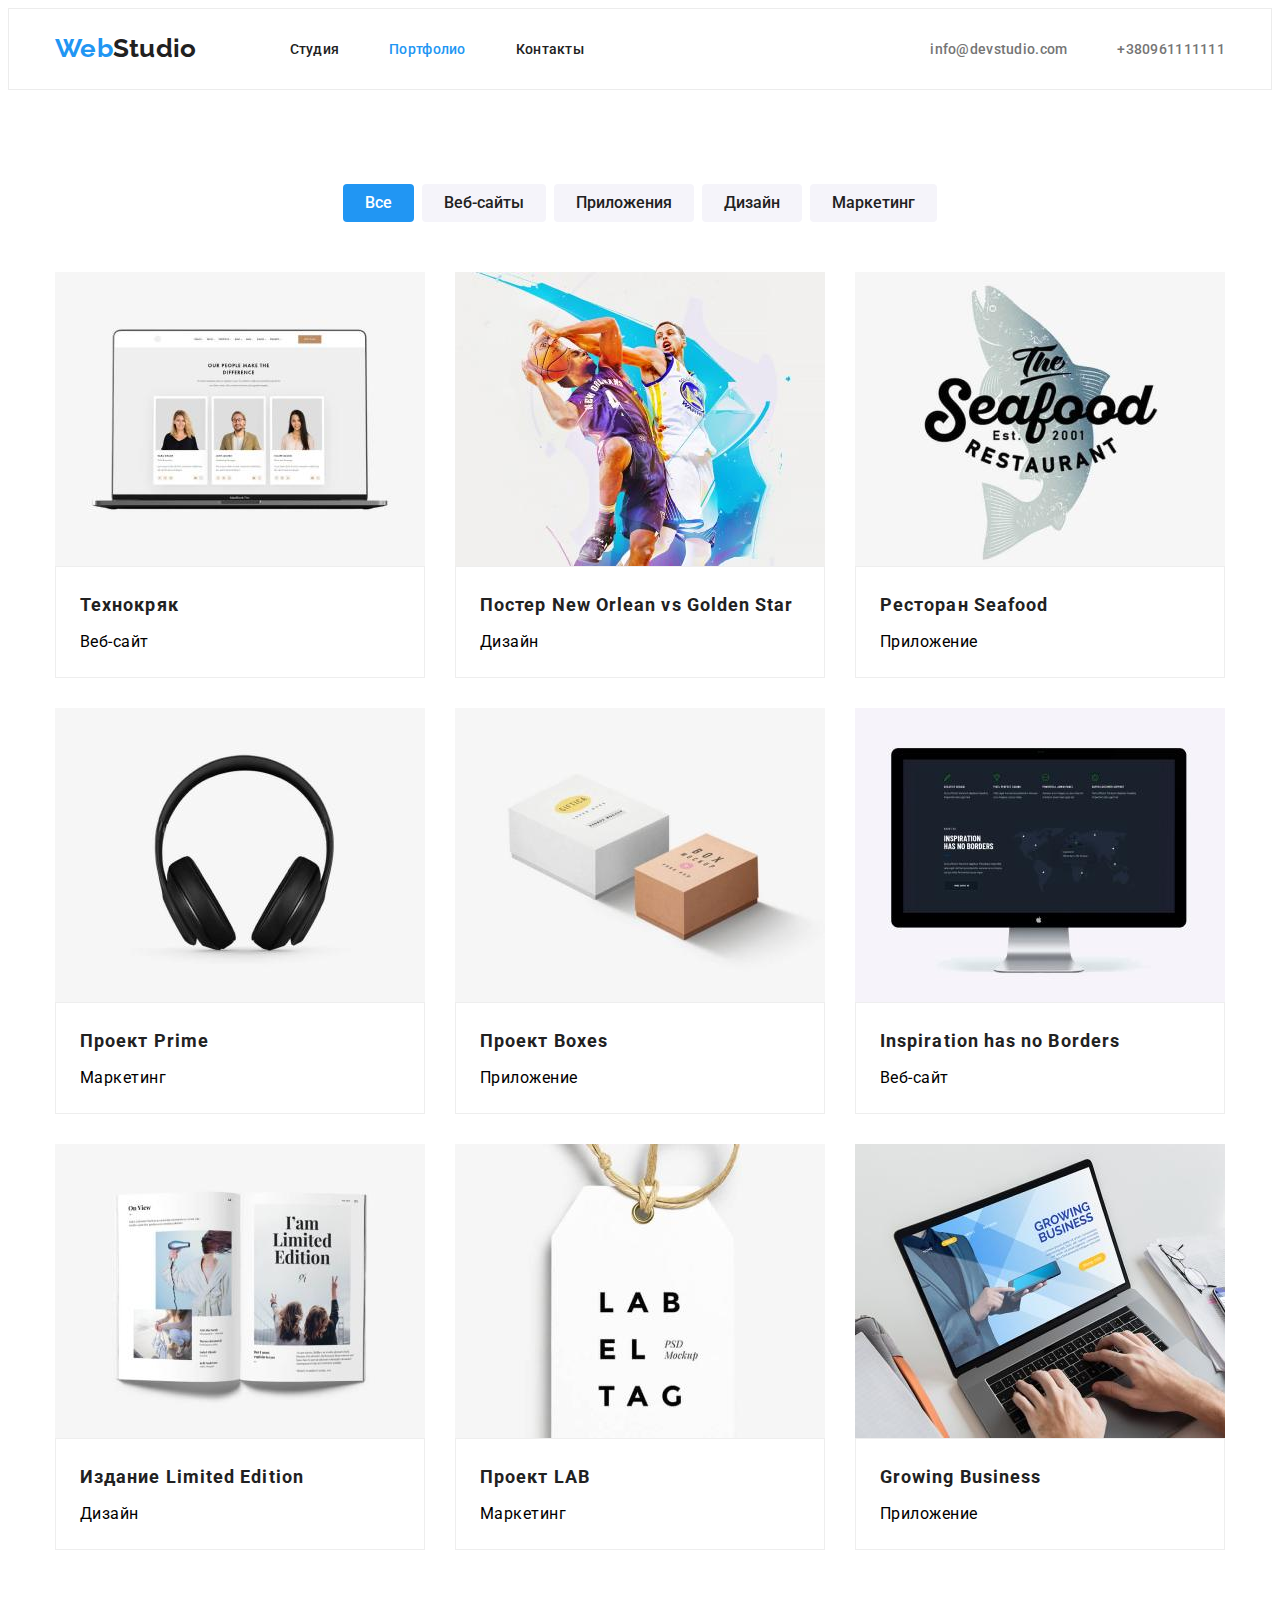
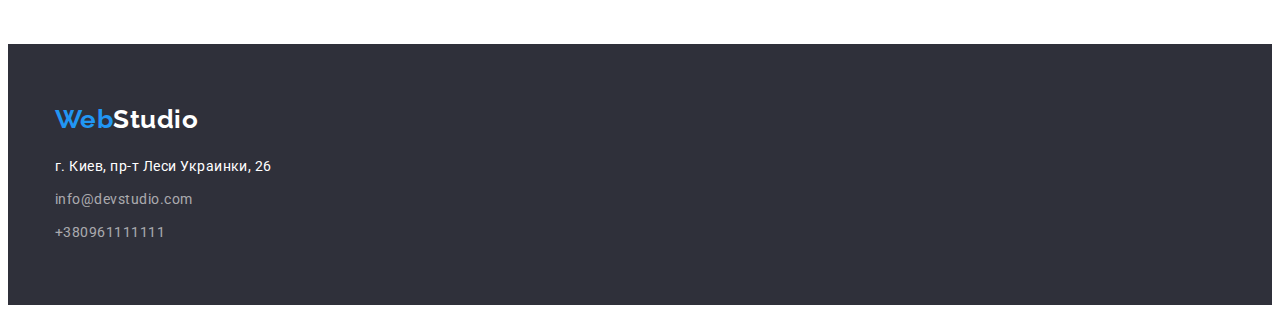
==== portfolio.html @ 55866b50 "Hover and focus for icons" ====
<!DOCTYPE html>
<html lang="ru">
<head>
    <meta charset="UTF-8">
    <meta http-equiv="X-UA-Compatible" content="IE=edge">
    <meta name="viewport" content="width=device-width, initial-scale=1.0">
    <title>goit-markup-hw-02</title>
    <link rel="preconnect" href="https://fonts.googleapis.com">
    <link rel="preconnect" href="https://fonts.gstatic.com" crossorigin>
    <link href="https://fonts.googleapis.com/css2?family=Raleway:wght@700&family=Roboto:wght@400;500;700;900&display=swap"
        rel="stylesheet">
    <link rel="stylesheet" href="https://cdnjs.cloudflare.com/ajax/libs/modern-normalize/1.1.0/modern-normalize.min.css"
        integrity="sha512-wpPYUAdjBVSE4KJnH1VR1HeZfpl1ub8YT/NKx4PuQ5NmX2tKuGu6U/JRp5y+Y8XG2tV+wKQpNHVUX03MfMFn9Q=="
        crossorigin="anonymous" referrerpolicy="no-referrer" />
    <link rel="stylesheet" href="./css/styles.css"/>
</head>
<body>
    <header class="header">
        <div class="container header-container">
            <a class="logo header-logo" href="/" lang="en">Web<span class="white-logo">Studio</span></a>
        <nav class="header-navigation">
            <ul class="header-list list">
                <li class="header-item">
                    <a class="header-link link" href="./index.html">Студия</a>
                </li>
                <li class="header-item">
                    <a class="header-link link current" href="">Портфолио</a>
                </li>
                <li class="header-item">
                    <a class="header-link link" href="">Контакты</a>
                </li>
            </ul>
        </nav>
        <div class="header-contacts">
            <ul class="header-contacts-list list">
                <li class="header-contacts-item">
                    <a class="header-contacts-link link" href="mailto:info@devstudio.com">info@devstudio.com</a>
                </li>
                <li class="header-contacts-item">
                    <a class="header-contacts-link link" href="tel:+380961111111">+380961111111</a>
                </li>
            </ul>
        </div>    
        </div>
    </header>
    <main>
        <section class="portfolio-hero"> 
            <div class="container portfolio-container">
            <h1 hidden>Портфолио</h1>
            <ul class="portfolio-list list">
                <li class="portfolio-item">
                   <button class="portfolio-btn active" type="button">Все</button>
                </li>
                <li class="portfolio-item">
                   <button class="portfolio-btn" type="button">Веб-сайты</button>
                </li>
                <li class="portfolio-item">
                   <button class="portfolio-btn" type="button">Приложения</button>
                </li>
                <li class="portfolio-item">
                   <button class="portfolio-btn" type="button">Дизайн</button>
                </li>  
                <li class="portfolio-item">
                   <button class="portfolio-btn" type="button">Маркетинг</button>
                </li>
            </ul>
            <ul class="cases-list list">
                <li class="cases-item">
                    <img src="./images/portfolio/portfolio-1.jpg" alt="Портфолио" width="370" height="294">
                    <div class="cases-item-box">
                    <h2 class="cases-item-title">Технокряк</h2>
                    <p class="cases-item-text">Веб-сайт</p>
                    </div>
                </li>
                <li class="cases-item">
                    <img src="./images/portfolio/portfolio-2.jpg" alt="Портфолио" width="370" height="294">
                    <div class="cases-item-box">
                    <h2 class="cases-item-title">Постер New Orlean vs Golden Star</h2>
                    <p class="cases-item-text">Дизайн</p>
                    </div>
                </li>
                <li class="cases-item">
                    <img src="./images/portfolio/portfolio-3.jpg" alt="Портфолио" width="370" height="294">
                    <div class="cases-item-box">
                    <h2 class="cases-item-title">Ресторан Seafood</h2>
                    <p class="cases-item-text">Приложение</p>
                    </div>
                </li>
                <li class="cases-item">
                    <img src="./images/portfolio/portfolio-4.jpg" alt="Портфолио" width="370" height="294">
                    <div class="cases-item-box">
                    <h2 class="cases-item-title">Проект Prime</h2>
                    <p class="cases-item-text">Маркетинг</p>
                    </div>
                </li>
                <li class="cases-item">
                    <img src="./images/portfolio/portfolio-5.jpg" alt="Портфолио" width="370" height="294">
                    <div class="cases-item-box">
                    <h2 class="cases-item-title">Проект Boxes</h2>
                    <p class="cases-item-text">Приложение</p>
                    </div>
                </li>
                <li class="cases-item">
                    <img src="./images/portfolio/portfolio-6.jpg" alt="Портфолио" width="370" height="294">
                    <div class="cases-item-box">
                    <h2 class="cases-item-title">Inspiration has no Borders</h2>
                    <p class="cases-item-text">Веб-сайт</p>
                    </div>
                </li>
                <li class="cases-item">
                    <img src="./images/portfolio/portfolio-7.jpg" alt="Портфолио" width="370" height="294">
                    <div class="cases-item-box">
                    <h2 class="cases-item-title">Издание Limited Edition</h2>
                    <p class="cases-item-text">Дизайн</p>
                    </div>
                </li>
                <li class="cases-item">
                    <img src="./images/portfolio/portfolio-8.jpg" alt="Портфолио" width="370" height="294">
                    <div class="cases-item-box">
                    <h2 class="cases-item-title">Проект LAB</h2>
                    <p class="cases-item-text">Маркетинг</p>
                    </div>
                </li>
                <li class="cases-item">
                    <img src="./images/portfolio/portfolio-9.jpg" alt="Портфолио" width="370" height="294">
                    <div class="cases-item-box">
                    <h2 class="cases-item-title">Growing Business</h2>
                    <p class="cases-item-text">Приложение</p>
                    </div>
                </li>
            </ul>
            </div>
        </section>
    </main>
    <footer class="footer">
        <div class="container footer-container">
        <a class="logo main-logo" href="/" lang="en">Web<span class="footer-logo">Studio</span></a>
        <address class="contacts-address">
            <ul class="contact-list list">
                <li class="contacts-item">
                    <a class="contacts-link link" href="">г. Киев, пр-т Леси Украинки, 26</a>
                </li>
                <li class="contacts-item">
                    <a class="contacts-link link contacts-color" href="mailto:info@devstudio.com">info@devstudio.com</a>
                </li>
                <li class="contacts-item">
                    <a class="contacts-link link contacts-color" href="tel:+380961111111">+380961111111</a>
                </li>
            </ul>
        </address>
        </div>
    </footer>
</body>
</html>
---- css/styles.css ----
html {
    box-sizing: border-box;
}

*,
*::before,
*::after {
    box-sizing: inherit;
}

:root {
--primery-title-color: #ffffff;
--secondary-title-color: #212121;
--primery-text-color: #757575;
--accent-color: #2196F3;
--header-text-color: #212121;
--header-contacts-color: #757575;
--bg-color: #2F303A;
}

body {
    font-family: "Roboto", sans-serif;
    font-style: normal;
    background-color: var(--primery-title-color);
    letter-spacing: 0.03em;
}

p, h1, h2, h3, h4, h5, h6 {
    margin-top: 0;
    margin-left: 0;
}

ul {
    margin: 0;
    padding-left: 0;
}

img {
    display: block;
    max-width: 100%;
    height: auto;
}

.link {
    text-decoration: none;
}

.list {
    list-style: none;
}

.container {
    width: 1200px;
    margin: 0 auto;
    padding-left: 15px;
    padding-right: 15px;
}

/*------HEADER------ */

.header {
    font-weight: 500;
    font-size: 14px;
    line-height: calc( 16 / 14 );
    letter-spacing: 0.02em;  
    border: 1px solid #ECECEC; 
}

.header-container {
    display: flex;
    align-items: center;
}

.header-navigation {
    display: block;
    align-items: center;
}

.header-list {
    display: flex;
    align-items: center;
}

.header-item:not(:last-child) {
    margin-right: 50px;
}

.header-contacts-list {
    display: flex;
    align-items: center;
    margin-left: auto;
}   
.header-contacts-link,
.header-link{
    display: block;
}

.header-contacts-item:not(:last-child) {
    margin-right: 50px;
}

.header-contacts {
    display: block;
    margin-left: auto;
}

.logo {
    font-family: "Raleway", sans-serif;
    font-weight: 700;
    font-size: 26px;
    line-height: calc( 31 / 26 );
    color: var(--accent-color);
    margin-right: 93px;
}

.header-logo{
    text-decoration: none;
    padding-top: 24px;
    padding-bottom: 25px;
}

.white-logo {
    color: var(--header-text-color);
   
}

.header-list .link.current {
    color: var(--accent-color);
}

.header-link{
    font-weight: 500;
    font-size: 14px;
    line-height: calc( 16 / 14 );
    letter-spacing: 0.02em;
    padding-top: 32px;
    padding-bottom: 32px;
    color: var(--header-text-color)
}

.header-link:hover,
.header-link:focus,
.header-contacts-link:hover,
.header-contacts-link:focus {
    color: var(--accent-color)
}

.header-contacts-link {
    font-weight: 500;
    font-size: 14px;
    line-height: calc(16 / 14);
    letter-spacing: 0.02em;
    padding-top: 32px;
    padding-bottom: 32px;
    color: var(--header-contacts-color)
}


/*------HERO------ */

.hero {
    background: var(--bg-color);
    background-image: linear-gradient(rgba(47, 48, 58, 0.4), rgba(47, 48, 58, 0.4)), url(../images/hero.jpg);
    background-repeat: no-repeat;
    background-position: center;
    background-size: cover;
    height: 600px;
    padding-top: 200px;
    padding-bottom: 200px;
}

.hero-container {
    max-width: 696px;
    align-items: center;
    text-align: center;
}

.hero-title {
    display: flex;
    font-weight: 900;
    font-size: 44px;
    line-height: 1.36;
    text-align: center;
    letter-spacing: 0.06em;
    text-transform: uppercase;
    color: var(--primery-title-color)
}

.hero-title-btn {
    font-family: inherit;
    font-weight: 700;
    font-size: 16px;
    line-height: 1.87;
    align-items: center;
    text-align: center;
    letter-spacing: 0.06em;
    cursor: pointer;
    min-width: 200px;
    border: none;
    border-radius: 4px;
    padding: 10px 32px;
    color: var(--primery-title-color)
}

.btn {
    background-color: var(--accent-color);
}

.hero-title-btn:hover,
.hero-title-btn:focus {
    background: #0a68b6;
}

/* ----------ABOUT---------  */

.about{
    padding-top: 94px;
    padding-bottom: 94px;
}

.about-container {
    align-items: center; 
    padding-left: 15px;
    padding-right: 15px;
}

.about-list{
    display: flex;
    margin-left: -30px;
}

.about-item{
    flex-basis: calc( 100% / 4 - 30px);
    margin-left: 30px;
}

.about-item-title{
    font-weight: bold;
    font-size: 14px;
    line-height: calc(16 / 14);
    text-transform: uppercase;
    margin-bottom: 10px;
    color: var(--secondary-title-color)
}

.about-item-text{
    font-weight: normal;
    font-size: 14px;
    line-height: 1.71;
    margin-bottom: 0px;
    color: var(--primery-text-color)
}

/*---------- SERVICES------- */

.services-title{
    font-weight: 700;
    font-size: 36px;
    line-height: calc(42 / 36);
    margin-bottom: 50px;
    color: var(--secondary-title-color)
}

.services{
    padding-top: 0px;
    padding-bottom: 94px;
}

.services-container {
    align-items: center;
    text-align: center;
}

.services-title-list {
    display: flex;
    flex-wrap: wrap;
    margin-left: -30px;
}

.services-title-item{
    flex-basis: calc(100% / 3 - 30px);
    margin-left: 30px;
}
/* ----------TEAM---------  */

.team{
    background: #F5F4FA;
    padding-top: 94px;
    padding-bottom: 94px;
}
.team-container {
    align-items: center;
    text-align: center;
}

.team-list{
    display: flex;
    flex-wrap: wrap;
    margin-left: -30px;
}

.team-item{
    flex-basis: calc(100% / 4 - 30px);
    margin-left: 30px;
    box-shadow: 0px 1px 3px rgba(0, 0, 0, 0.12), 0px 1px 1px rgba(0, 0, 0, 0.14), 0px 2px 1px rgba(0, 0, 0, 0.2);
    border-radius: 0px 0px 4px 4px;
}

.team-title{
    font-weight: 700;
    font-size: 36px;
    line-height: calc(42 / 36);
    margin-bottom: 50px;
    color: var(--secondary-title-color)
}

.team-item-title{
    font-weight: 500;
    font-size: 16px;
    line-height: calc(19 / 16);
    text-align: center;
    color: var(--secondary-title-color)
}

.team-item-text{
    font-weight: normal;
    font-size: 16px;
    line-height: 1.18;
    text-align: center;
    margin-bottom: 16px;
    color: var(--primery-text-color)
}
.social-item{
    width: 44px;
    height: 44px;
}

.social-link{
    width: 100%;
    height: 100%;
    border-radius: 50%;
    background-color: #ffffff;
    display: flex;
    align-items: center;
    justify-content: center;
    fill: #AFB1B8;
}

.social-link:hover, 
.social-link:focus{
    background-color: var(--accent-color);
}

.social-link:hover .social-icon,
.social-link:focus .social-icon{
    fill: var(--primery-title-color);
}
.social-icon{
    width: 20px;
    height: 20px;
}

.social-list{
    display: flex;
    justify-content: center;
    outline: 1px solid red;
}

.social-item:not(:last-child){
    margin-right: 10px;
}

.team-item-card{
    background: var(--primery-title-color);
    padding-top: 30px;
    padding-bottom: 30px;
}

/* ----------FOOTER---------  */

.footer{
    background: var(--bg-color);
    padding-top: 60px;
    padding-bottom: 60px;
}

.footer-container{
    padding-left: 15px;
    padding-right: 15px;
}

.main-logo{
    display: block;
    text-decoration: none;
    font-family: "Raleway", sans-serif;
    font-weight: 700;
    font-size: 26px;
    line-height: calc( 31 / 26 );
    color: var(--accent-color);
    margin-bottom: 20px;
}

.footer-logo{
    color: var(--primery-title-color);
}

.contacts-address{
    font-style: inherit;
}

.contacts-link{
    font-size: 14px;
    line-height: 1.71;
    margin-top: 0px;
    color: var(--primery-title-color);
}

.contacts-item:not(:last-child){
    margin-bottom: 9px;
}

.contacts-color{
    color: rgba(255, 255, 255, 0.6);
}

.contacts-link:hover,
.contacts-link:focus{
    color: var(--accent-color);
}

/* ----------PORTFOLIO---------  */

.portfolio-hero{
    padding-top: 94px;
    padding-bottom: 94px; 
}

.portfolio-container{
    text-align: center;
}

.portfolio-list{
    display: inline-flex;
    justify-content: center;
    margin-bottom: 50px;
}

.portfolio-list > .portfolio-item:not(:last-child) {
    margin-right: 8px;
}

.portfolio-btn{
    font-family: inherit;
    font-weight: 500;
    font-size: 16px;
    line-height: 1.62;
    text-align: center;
    color: var(--secondary-title-color);
    background: #F5F4FA;
    border: none;
    border-radius: 4px;
    padding: 6px 22px 6px 22px;
    cursor: pointer;
}

.portfolio-btn:hover,
.portfolio-btn:focus,
.active{
    background:var(--accent-color);
    color: var(--primery-title-color);
}

/* ----------CASES---------  */

.cases-list{
    display: flex;
    flex-wrap: wrap;
    text-align: left;
    margin-left: -30px;
    margin-top: -30px;
}
.cases-item{
    flex-basis: calc(100% / 3 - 30px);
    margin-left: 30px;
    margin-top: 30px;
}

.cases-item-box{
    background-color: var(--primery-title-color);
    border-top: none;
    border: 1px solid #EEEEEE;
    padding: 20px 24px 20px 24px;
}

.cases-item-title{
    font-weight: 700;
    font-size: 18px;
    line-height: calc(36 / 18);
    letter-spacing: 0.06em;
    margin-bottom: 4px;
    color: var(--secondary-title-color);
}

.cases-item-text{
    font-size: 16px;
    line-height: calc(30 / 16);
    margin: 0px
    color: var(--primery-text-color);
}
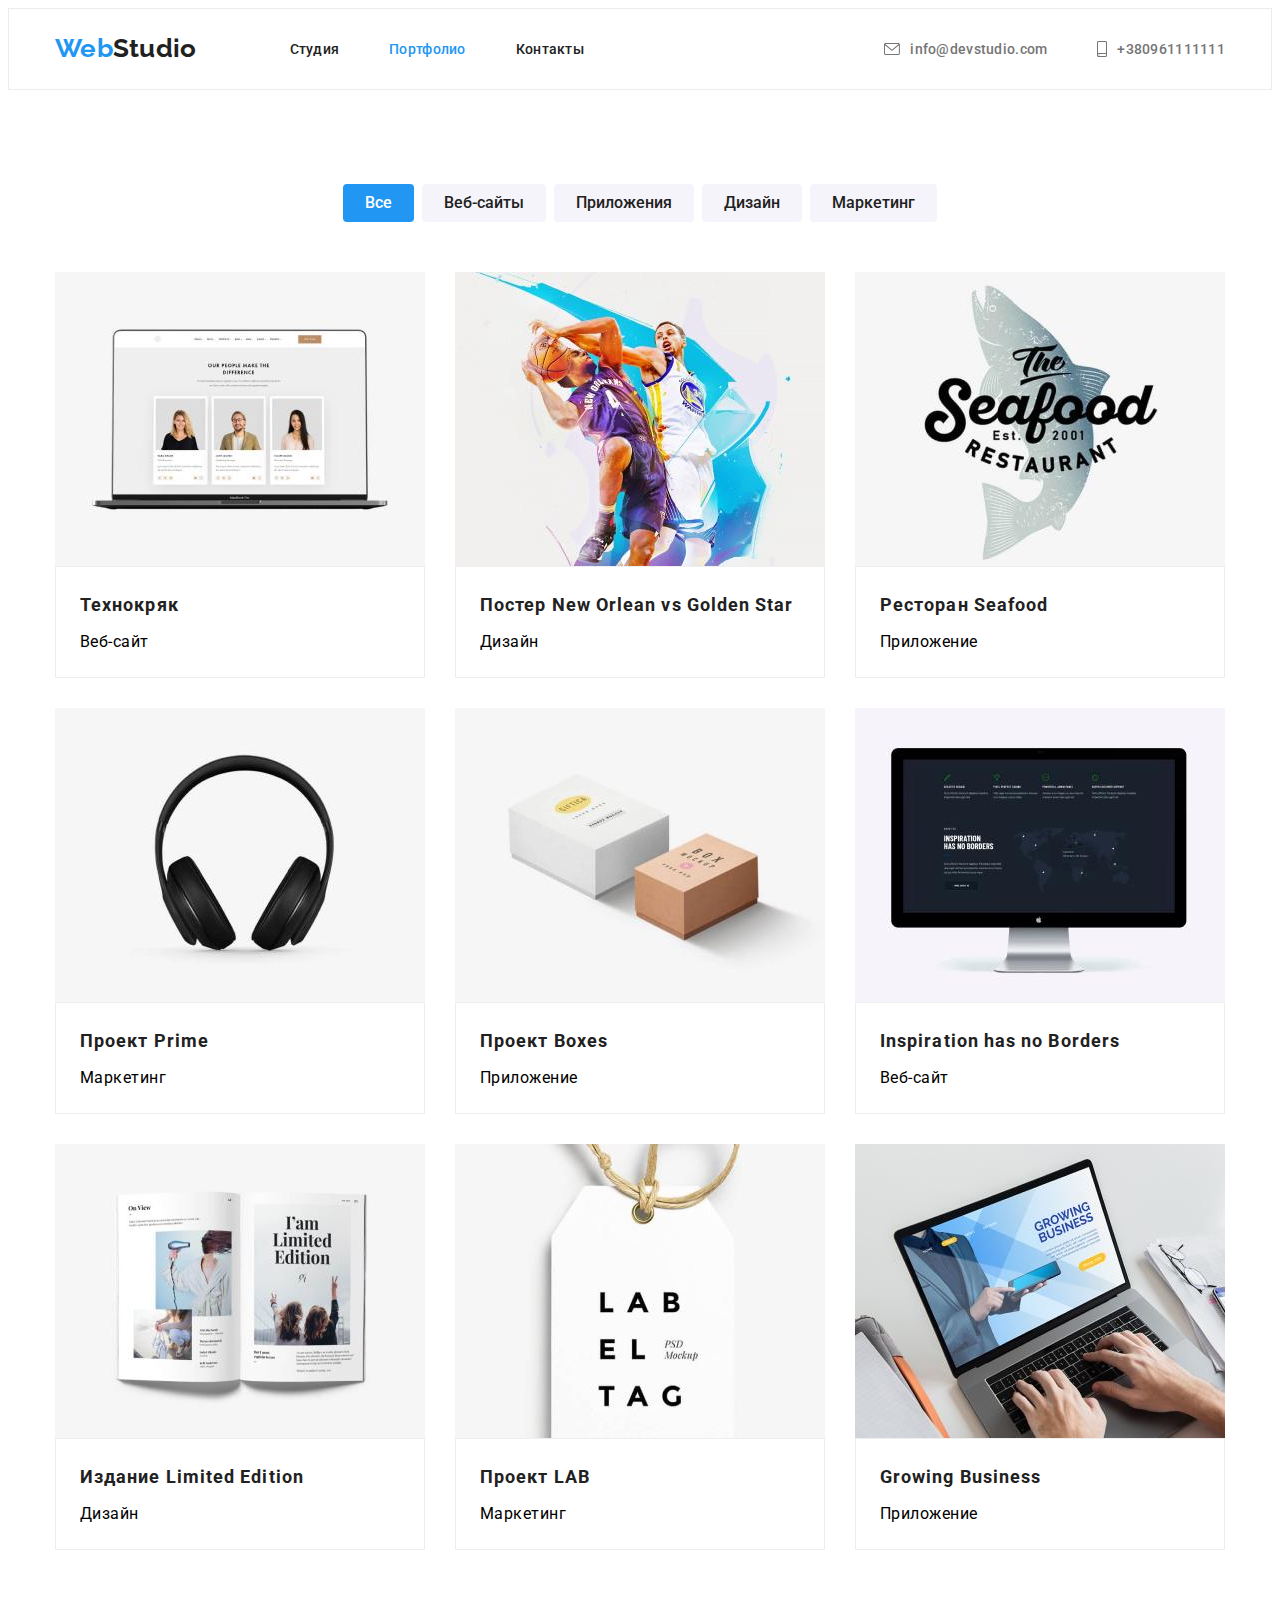
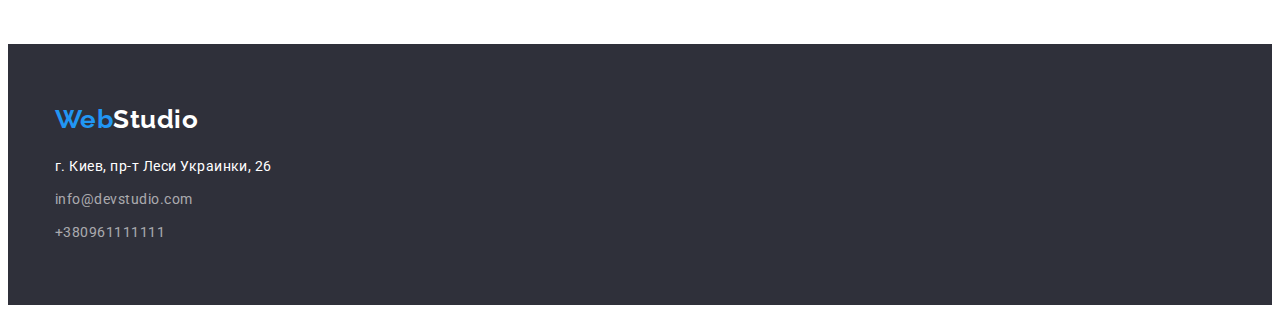
==== commit b6e4681e: "adding of about section blocks" ====
--- a/portfolio.html
+++ b/portfolio.html
@@ -34,10 +34,15 @@
         <div class="header-contacts">
             <ul class="header-contacts-list list">
                 <li class="header-contacts-item">
-                    <a class="header-contacts-link link" href="mailto:info@devstudio.com">info@devstudio.com</a>
+                    <a class="header-contacts-link link" href="mailto:info@devstudio.com"> <svg class="header-icon" width="16" height="12">
+                            <use href="./images/sprite.svg#icon-envelope"></use>
+                        </svg> info@devstudio.com
+                    </a>
                 </li>
                 <li class="header-contacts-item">
-                    <a class="header-contacts-link link" href="tel:+380961111111">+380961111111</a>
+                    <a class="header-contacts-link link" href="tel:+380961111111"> <svg class="header-icon" width="10" height="16">
+                            <use href="./images/sprite.svg#icon-smartphone"></use>
+                        </svg>+380961111111</a>
                 </li>
             </ul>
         </div>    
--- a/css/styles.css
+++ b/css/styles.css
@@ -145,14 +145,28 @@
     color: var(--accent-color)
 }
 
+.header-contacts-item {
+    display: flex;
+    align-items: center;
+}
+
 .header-contacts-link {
     font-weight: 500;
     font-size: 14px;
     line-height: calc(16 / 14);
     letter-spacing: 0.02em;
+    display: inline-flex;
+    align-items: center;
+    justify-content: center;
+    align-self: start;
     padding-top: 32px;
     padding-bottom: 32px;
     color: var(--header-contacts-color)
+}
+
+.header-icon{
+    fill: currentColor;
+    margin-right: 10px;
 }
 
 
@@ -243,6 +257,33 @@
     color: var(--secondary-title-color)
 }
 
+.about-item::before {
+    display: block;
+    content: "";
+    height: 120px;
+    margin-bottom: 30px;
+    background: #F5F4FA;
+    background-size: 70px 70px;
+    background-repeat: no-repeat;
+    background-position: center;
+}
+
+.icon-antena::before {
+    background-image: url(../images/antenna-1.svg);
+}
+
+.icon-clock::before{
+    background-image: url(../images/clock-1.svg);
+}
+
+.icon-diagram::before{
+    background-image: url(../images/diagram-1.svg)
+}
+
+.icon-astronaut::before{
+    background-image:url(../images/astronaut-1.svg)
+}
+
 .about-item-text{
     font-weight: normal;
     font-size: 14px;
@@ -251,6 +292,7 @@
     color: var(--primery-text-color)
 }
 
+
 /*---------- SERVICES------- */
 
 .services-title{
@@ -363,7 +405,6 @@
 .social-list{
     display: flex;
     justify-content: center;
-    outline: 1px solid red;
 }
 
 .social-item:not(:last-child){
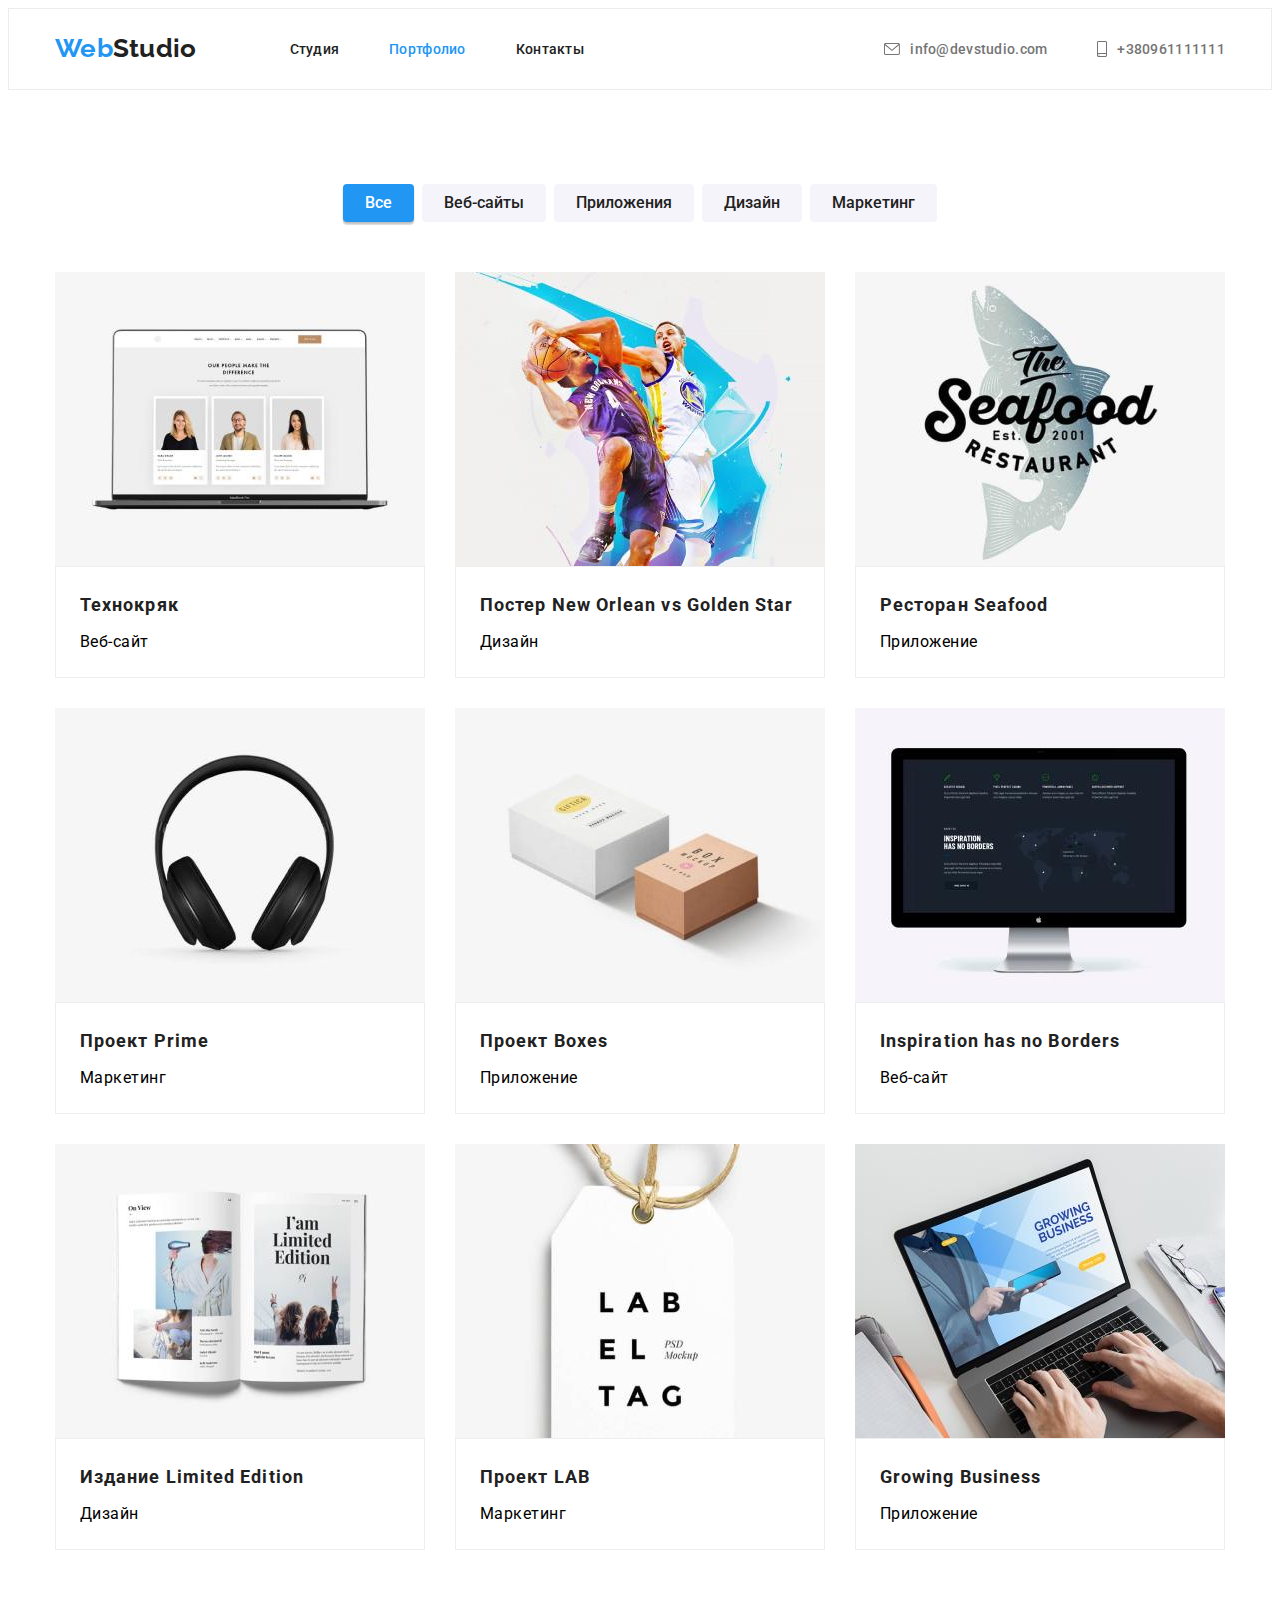
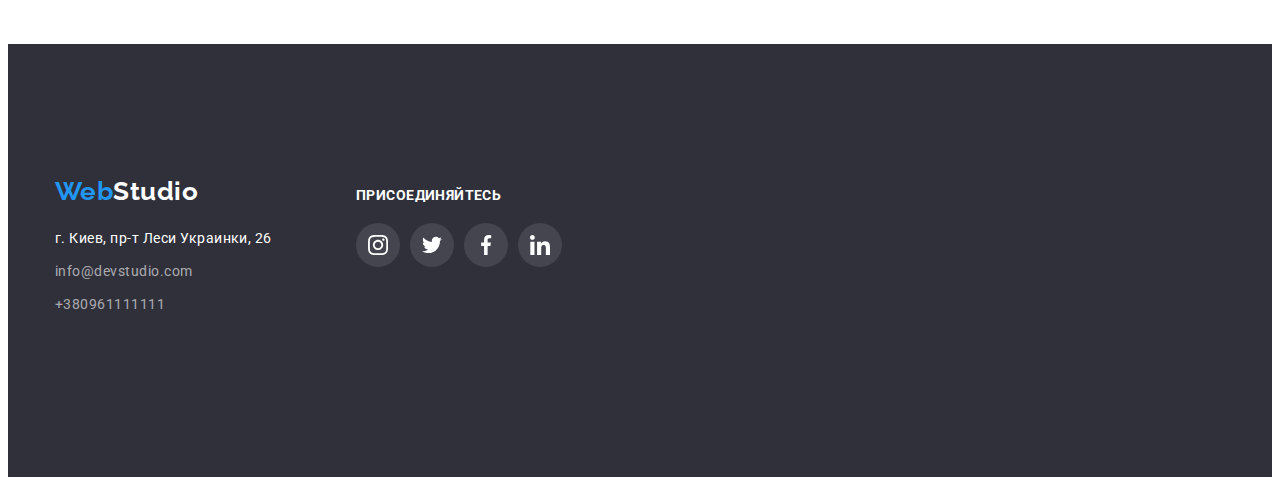
==== commit 695b3e7f: "Update portfolio" ====
--- a/portfolio.html
+++ b/portfolio.html
@@ -138,7 +138,8 @@
         </section>
     </main>
     <footer class="footer">
-        <div class="container footer-container">
+        <div class="container footer-container footer-total">
+        <div class="footer-block">
         <a class="logo main-logo" href="/" lang="en">Web<span class="footer-logo">Studio</span></a>
         <address class="contacts-address">
             <ul class="contact-list list">
@@ -154,6 +155,40 @@
             </ul>
         </address>
         </div>
+        <div class="footer-add">
+            <h3 class="footer-title-add">Присоединяйтесь</h3>
+            <ul class="footer-add-list list">
+                <li class="footer-add-item">
+                    <a href="" class="footer-social-link">
+                        <svg class="footer-icon">
+                            <use href="./images/sprite.svg#icon-instagram"></use>
+                        </svg>
+                    </a>
+                </li>
+                <li class="footer-add-item">
+                    <a href="" class="footer-social-link">
+                        <svg class="footer-icon">
+                            <use href="./images/sprite.svg#icon-twitter"></use>
+                        </svg>
+                    </a>
+                </li>
+                <li class="footer-add-item">
+                    <a href="" class="footer-social-link">
+                        <svg class="footer-icon">
+                            <use href="./images/sprite.svg#icon-facebook"></use>
+                        </svg>
+                    </a>
+                </li>
+                <li class="footer-add-item">
+                    <a href="" class="footer-social-link">
+                        <svg class="footer-icon">
+                            <use href="./images/sprite.svg#icon-linkedin"></use>
+                        </svg>
+                    </a>
+                </li>
+            </ul>
+        </div> 
+        </div>
     </footer>
 </body>
 </html>--- a/css/styles.css
+++ b/css/styles.css
@@ -257,31 +257,23 @@
     color: var(--secondary-title-color)
 }
 
-.about-item::before {
-    display: block;
-    content: "";
+.about-thumb {
+    display: flex;
     height: 120px;
+    width: 100%;
+    padding-top: 25px;
+    padding: 25px 100px 25px 100px;
     margin-bottom: 30px;
+    align-items: center;
     background: #F5F4FA;
-    background-size: 70px 70px;
     background-repeat: no-repeat;
     background-position: center;
-}
-
-.icon-antena::before {
-    background-image: url(../images/antenna-1.svg);
-}
-
-.icon-clock::before{
-    background-image: url(../images/clock-1.svg);
-}
-
-.icon-diagram::before{
-    background-image: url(../images/diagram-1.svg)
-}
-
-.icon-astronaut::before{
-    background-image:url(../images/astronaut-1.svg)
+    border-radius: 4px;
+}
+
+.about-thumb-icon{
+    display: flex;
+    align-items: center;
 }
 
 .about-item-text{
@@ -292,7 +284,6 @@
     color: var(--primery-text-color)
 }
 
-
 /*---------- SERVICES------- */
 
 .services-title{
@@ -417,6 +408,68 @@
     padding-bottom: 30px;
 }
 
+
+/* ----------CLIENTS---------  */
+
+.clients{
+  padding-top: 94px;
+  padding-bottom: 94px;
+}
+
+.clients-container {
+    align-items: center; 
+}
+
+.clients-list{
+    display: flex;
+    justify-content: center;
+}
+
+.clients-item + .clients-item {
+    margin-left: 30px;
+}
+
+.clients-icon{
+    width: 106px;
+    height: 60px;
+    fill: #AFB1B8;
+}
+
+.clients-link{
+    display: flex;
+    width: 100%;
+    height: 100%;
+    align-items: center;
+    justify-content: center;
+}
+
+.clients-link .clients-icon:hover,  
+.clients-link .clients-icon:focus {
+    fill: var(--accent-color);
+}
+
+.clients-title{
+    font-weight: 700;
+    font-size: 36px;
+    line-height: calc(42 / 36);
+    text-align: center;
+    letter-spacing: 0.03em;
+    margin-bottom: 50px;
+    color: var(--header-text-color)
+}
+
+.clients-item{
+    display: flex;
+    align-items: center;
+    justify-content: center;
+    border: 1px solid #AFB1B8;
+    box-sizing: border-box;
+    border-radius: 4px;
+    width: 170px;
+    height: 92px;
+}
+
+
 /* ----------FOOTER---------  */
 
 .footer{
@@ -428,6 +481,14 @@
 .footer-container{
     padding-left: 15px;
     padding-right: 15px;
+}
+
+.footer-total{
+    display: flex;
+    justify-content: flex-start;
+    align-items: baseline;
+    padding-top: 72px;
+    padding-bottom: 100px;
 }
 
 .main-logo{
@@ -468,6 +529,59 @@
 .contacts-link:focus{
     color: var(--accent-color);
 }
+
+.footer-title-add{
+    font-weight: 700;
+    font-size: 14px;
+    line-height: calc(16 / 14);
+    margin-bottom: 20px;
+    letter-spacing: 0.03em;
+    text-transform: uppercase;
+    color: var(--primery-title-color)
+}
+
+.footer-add-list{
+    display: flex;
+}
+
+.footer-add{
+    display: block;
+    box-sizing: border-box;
+    width: 206px;
+    margin-right: 0px;
+}
+
+.footer-block{
+    width: 231px;
+    margin-right: 70px;
+}
+
+.footer-icon{
+    width: 20px;
+    height: 20px;
+}
+
+.footer-add-item:not(:last-child){
+    margin-right: 10px;
+}
+
+.footer-social-link{
+    width: 44px;
+    height: 44px;
+    border-radius: 50%;
+    background: rgba(255, 255, 255, 0.1);
+    display: flex;
+    align-items: center;
+    justify-content: center;
+    fill: var(--primery-title-color);
+}
+
+.footer-social-link:hover, 
+.footer-social-link:focus {
+    background-color: var(--accent-color);
+}
+
+ 
 
 /* ----------PORTFOLIO---------  */
 
@@ -509,6 +623,7 @@
 .active{
     background:var(--accent-color);
     color: var(--primery-title-color);
+    box-shadow: 0px 3px 1px rgba(0, 0, 0, 0.1), 0px 1px 2px rgba(0, 0, 0, 0.08), 0px 2px 2px rgba(0, 0, 0, 0.12);
 }
 
 /* ----------CASES---------  */
@@ -547,4 +662,8 @@
     line-height: calc(30 / 16);
     margin: 0px
     color: var(--primery-text-color);
+}
+
+.case{
+    
 }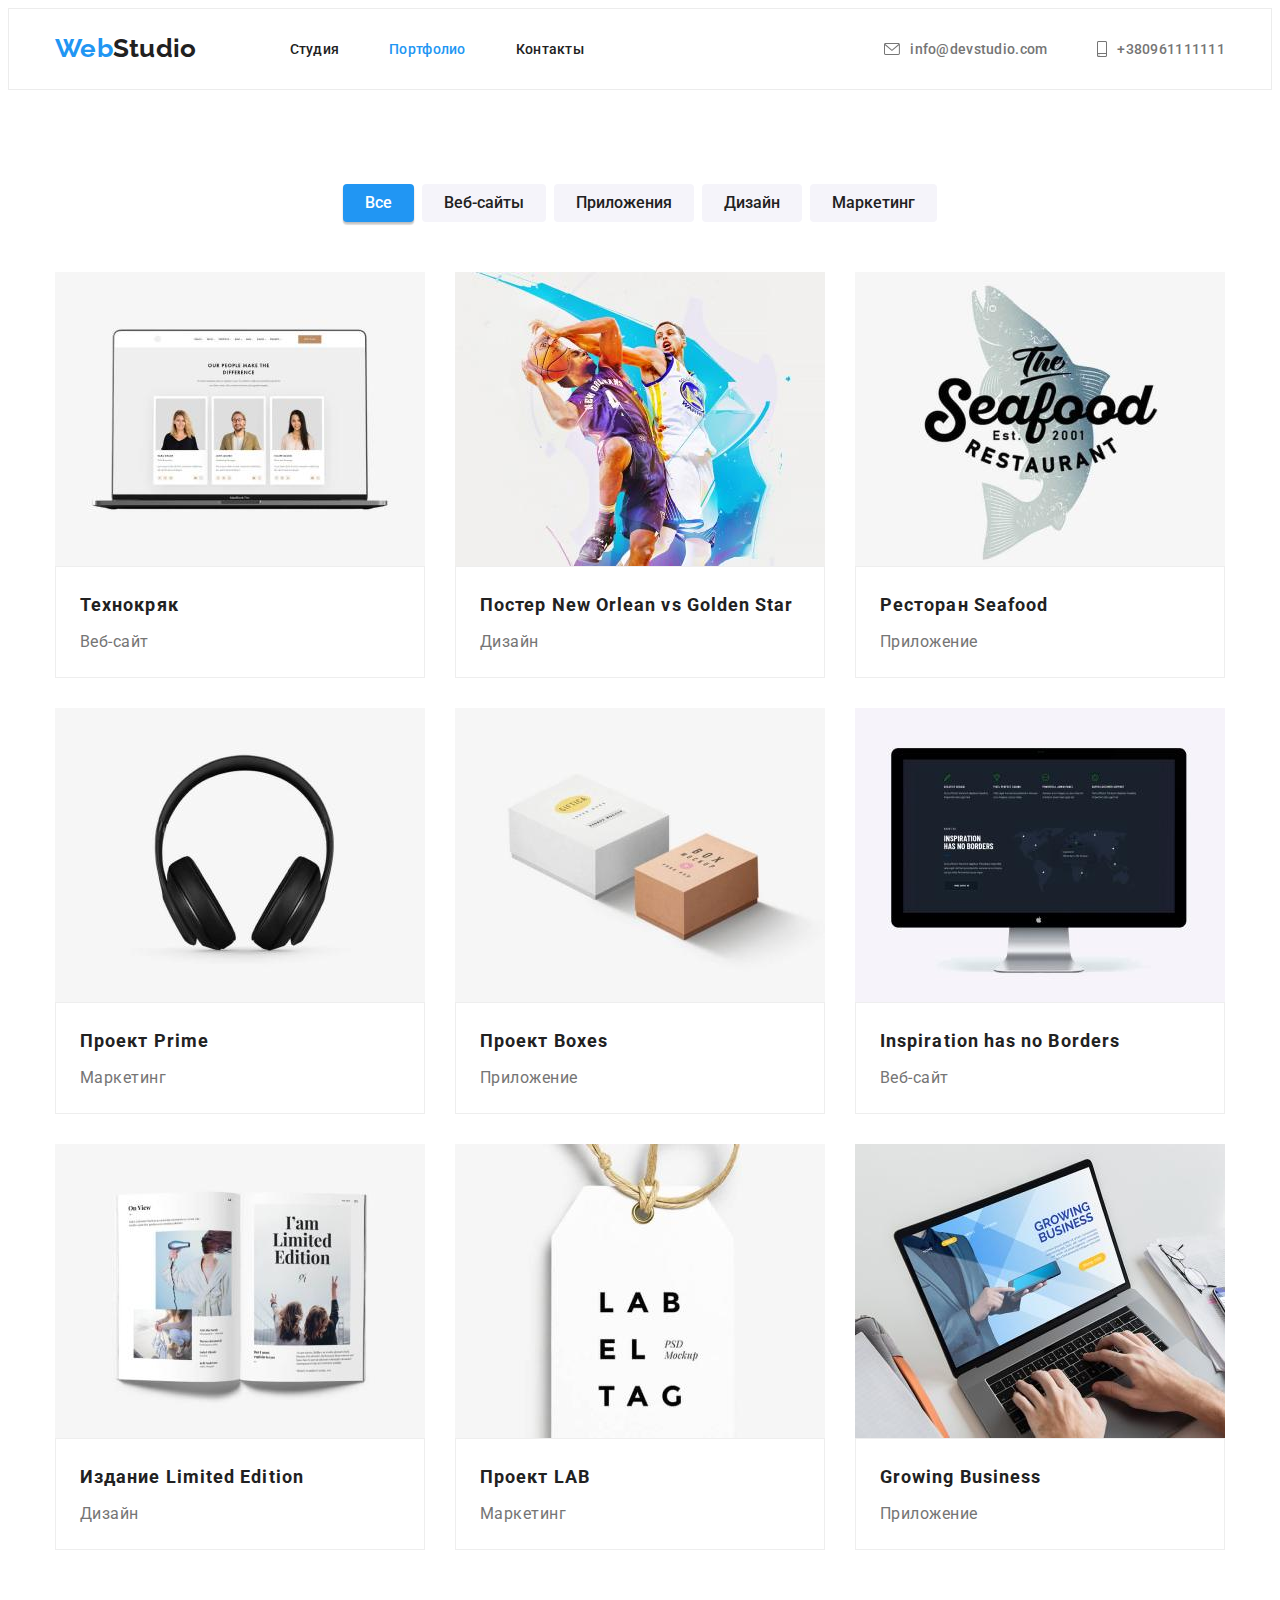
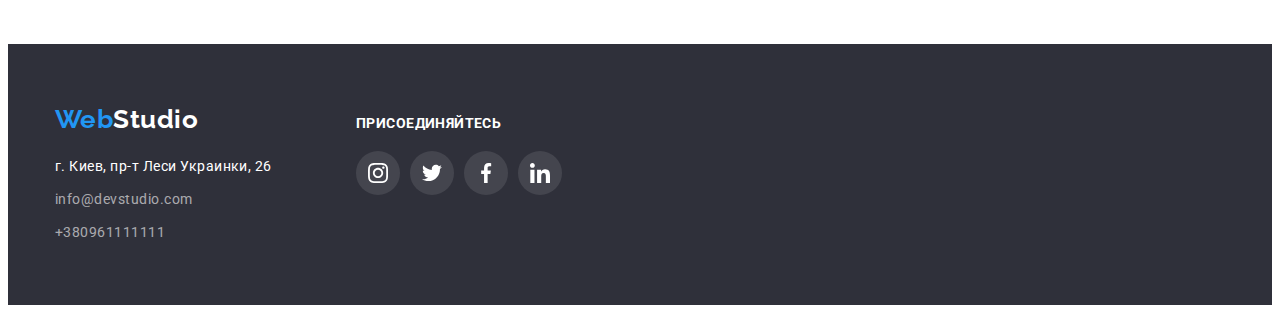
==== commit 5ff93cab: "Update portfolio interactive" ====
--- a/portfolio.html
+++ b/portfolio.html
@@ -71,67 +71,85 @@
             </ul>
             <ul class="cases-list list">
                 <li class="cases-item">
+                    <a class="cases-link" href="">
                     <img src="./images/portfolio/portfolio-1.jpg" alt="Портфолио" width="370" height="294">
                     <div class="cases-item-box">
                     <h2 class="cases-item-title">Технокряк</h2>
                     <p class="cases-item-text">Веб-сайт</p>
                     </div>
-                </li>
-                <li class="cases-item">
+                    </a>
+                </li>
+                <li class="cases-item">
+                    <a class="cases-link" href="">
                     <img src="./images/portfolio/portfolio-2.jpg" alt="Портфолио" width="370" height="294">
                     <div class="cases-item-box">
                     <h2 class="cases-item-title">Постер New Orlean vs Golden Star</h2>
                     <p class="cases-item-text">Дизайн</p>
                     </div>
-                </li>
-                <li class="cases-item">
+                    </a>
+                </li>
+                <li class="cases-item">
+                    <a class="cases-link" href="">
                     <img src="./images/portfolio/portfolio-3.jpg" alt="Портфолио" width="370" height="294">
                     <div class="cases-item-box">
                     <h2 class="cases-item-title">Ресторан Seafood</h2>
                     <p class="cases-item-text">Приложение</p>
                     </div>
-                </li>
-                <li class="cases-item">
+                    </a>
+                </li>
+                <li class="cases-item">
+                    <a class="cases-link" href="">
                     <img src="./images/portfolio/portfolio-4.jpg" alt="Портфолио" width="370" height="294">
                     <div class="cases-item-box">
                     <h2 class="cases-item-title">Проект Prime</h2>
                     <p class="cases-item-text">Маркетинг</p>
                     </div>
-                </li>
-                <li class="cases-item">
+                    </a>
+                </li>
+                <li class="cases-item">
+                    <a class="cases-link" href="">
                     <img src="./images/portfolio/portfolio-5.jpg" alt="Портфолио" width="370" height="294">
                     <div class="cases-item-box">
                     <h2 class="cases-item-title">Проект Boxes</h2>
                     <p class="cases-item-text">Приложение</p>
                     </div>
-                </li>
-                <li class="cases-item">
+                    </a>
+                </li>
+                <li class="cases-item">
+                    <a class="cases-link" href="">
                     <img src="./images/portfolio/portfolio-6.jpg" alt="Портфолио" width="370" height="294">
                     <div class="cases-item-box">
                     <h2 class="cases-item-title">Inspiration has no Borders</h2>
                     <p class="cases-item-text">Веб-сайт</p>
                     </div>
-                </li>
-                <li class="cases-item">
+                    </a>
+                </li>
+                <li class="cases-item">
+                    <a class="cases-link" href="">
                     <img src="./images/portfolio/portfolio-7.jpg" alt="Портфолио" width="370" height="294">
                     <div class="cases-item-box">
                     <h2 class="cases-item-title">Издание Limited Edition</h2>
                     <p class="cases-item-text">Дизайн</p>
                     </div>
-                </li>
-                <li class="cases-item">
+                    </a>
+                </li>
+                <li class="cases-item">
+                    <a class="cases-link" href="">
                     <img src="./images/portfolio/portfolio-8.jpg" alt="Портфолио" width="370" height="294">
                     <div class="cases-item-box">
                     <h2 class="cases-item-title">Проект LAB</h2>
                     <p class="cases-item-text">Маркетинг</p>
                     </div>
-                </li>
-                <li class="cases-item">
+                    </a>
+                </li>
+                <li class="cases-item">
+                    <a class="cases-link" href="">
                     <img src="./images/portfolio/portfolio-9.jpg" alt="Портфолио" width="370" height="294">
                     <div class="cases-item-box">
                     <h2 class="cases-item-title">Growing Business</h2>
                     <p class="cases-item-text">Приложение</p>
                     </div>
+                    </a>
                 </li>
             </ul>
             </div>
--- a/css/styles.css
+++ b/css/styles.css
@@ -16,6 +16,7 @@
 --header-text-color: #212121;
 --header-contacts-color: #757575;
 --bg-color: #2F303A;
+--icon-color: #AFB1B8;
 }
 
 body {
@@ -178,6 +179,7 @@
     background-repeat: no-repeat;
     background-position: center;
     background-size: cover;
+    width: 1600px;
     height: 600px;
     padding-top: 200px;
     padding-bottom: 200px;
@@ -261,10 +263,9 @@
     display: flex;
     height: 120px;
     width: 100%;
-    padding-top: 25px;
-    padding: 25px 100px 25px 100px;
     margin-bottom: 30px;
     align-items: center;
+    justify-content: center;
     background: #F5F4FA;
     background-repeat: no-repeat;
     background-position: center;
@@ -430,45 +431,50 @@
 }
 
 .clients-icon{
+    display: flex;
+    align-items: center;
+    justify-content: center;
     width: 106px;
     height: 60px;
-    fill: #AFB1B8;
+    fill: var(--icon-color);
 }
 
 .clients-link{
     display: flex;
-    width: 100%;
-    height: 100%;
-    align-items: center;
-    justify-content: center;
-}
-
-.clients-link .clients-icon:hover,  
-.clients-link .clients-icon:focus {
-    fill: var(--accent-color);
-}
-
-.clients-title{
-    font-weight: 700;
-    font-size: 36px;
-    line-height: calc(42 / 36);
-    text-align: center;
-    letter-spacing: 0.03em;
-    margin-bottom: 50px;
-    color: var(--header-text-color)
-}
-
-.clients-item{
-    display: flex;
-    align-items: center;
-    justify-content: center;
-    border: 1px solid #AFB1B8;
+    align-items: center;
+    justify-content: center;
+    border: 1px solid var(--icon-color);
+    fill: var(--icon-color);
     box-sizing: border-box;
     border-radius: 4px;
     width: 170px;
     height: 92px;
 }
 
+.clients-link:hover .clients-icon,
+.clients-link:focus .clients-icon {
+    fill: var(--accent-color);
+}
+
+.clients-link:hover,
+.clients-link:focus {
+    border-color: var(--accent-color);
+}
+
+.clients-title{
+    font-weight: 700;
+    font-size: 36px;
+    line-height: calc(42 / 36);
+    text-align: center;
+    letter-spacing: 0.03em;
+    margin-bottom: 50px;
+    color: var(--header-text-color)
+}
+
+.clients-item{
+    display: flex;
+}
+
 
 /* ----------FOOTER---------  */
 
@@ -487,8 +493,6 @@
     display: flex;
     justify-content: flex-start;
     align-items: baseline;
-    padding-top: 72px;
-    padding-bottom: 100px;
 }
 
 .main-logo{
@@ -641,6 +645,10 @@
     margin-top: 30px;
 }
 
+.cases-link:hover,
+.cases-link:focus {
+    box-shadow: 0px 1px 1px rgba(212, 159, 159, 0.12), 0px 4px 4px rgba(0, 0, 0, 0.06), 1px 4px 6px rgba(0, 0, 0, 0.16);
+}
 .cases-item-box{
     background-color: var(--primery-title-color);
     border-top: none;
@@ -654,16 +662,19 @@
     line-height: calc(36 / 18);
     letter-spacing: 0.06em;
     margin-bottom: 4px;
-    color: var(--secondary-title-color);
+    color: var(--secondary-title-color)
 }
 
 .cases-item-text{
     font-size: 16px;
     line-height: calc(30 / 16);
     margin: 0px
-    color: var(--primery-text-color);
-}
-
-.case{
-    
+    color: var(--primery-text-color)
+}
+
+.cases-link{
+    display: block;
+    cursor: pointer;
+    text-decoration: none;
+    color: var(--primery-text-color)
 }